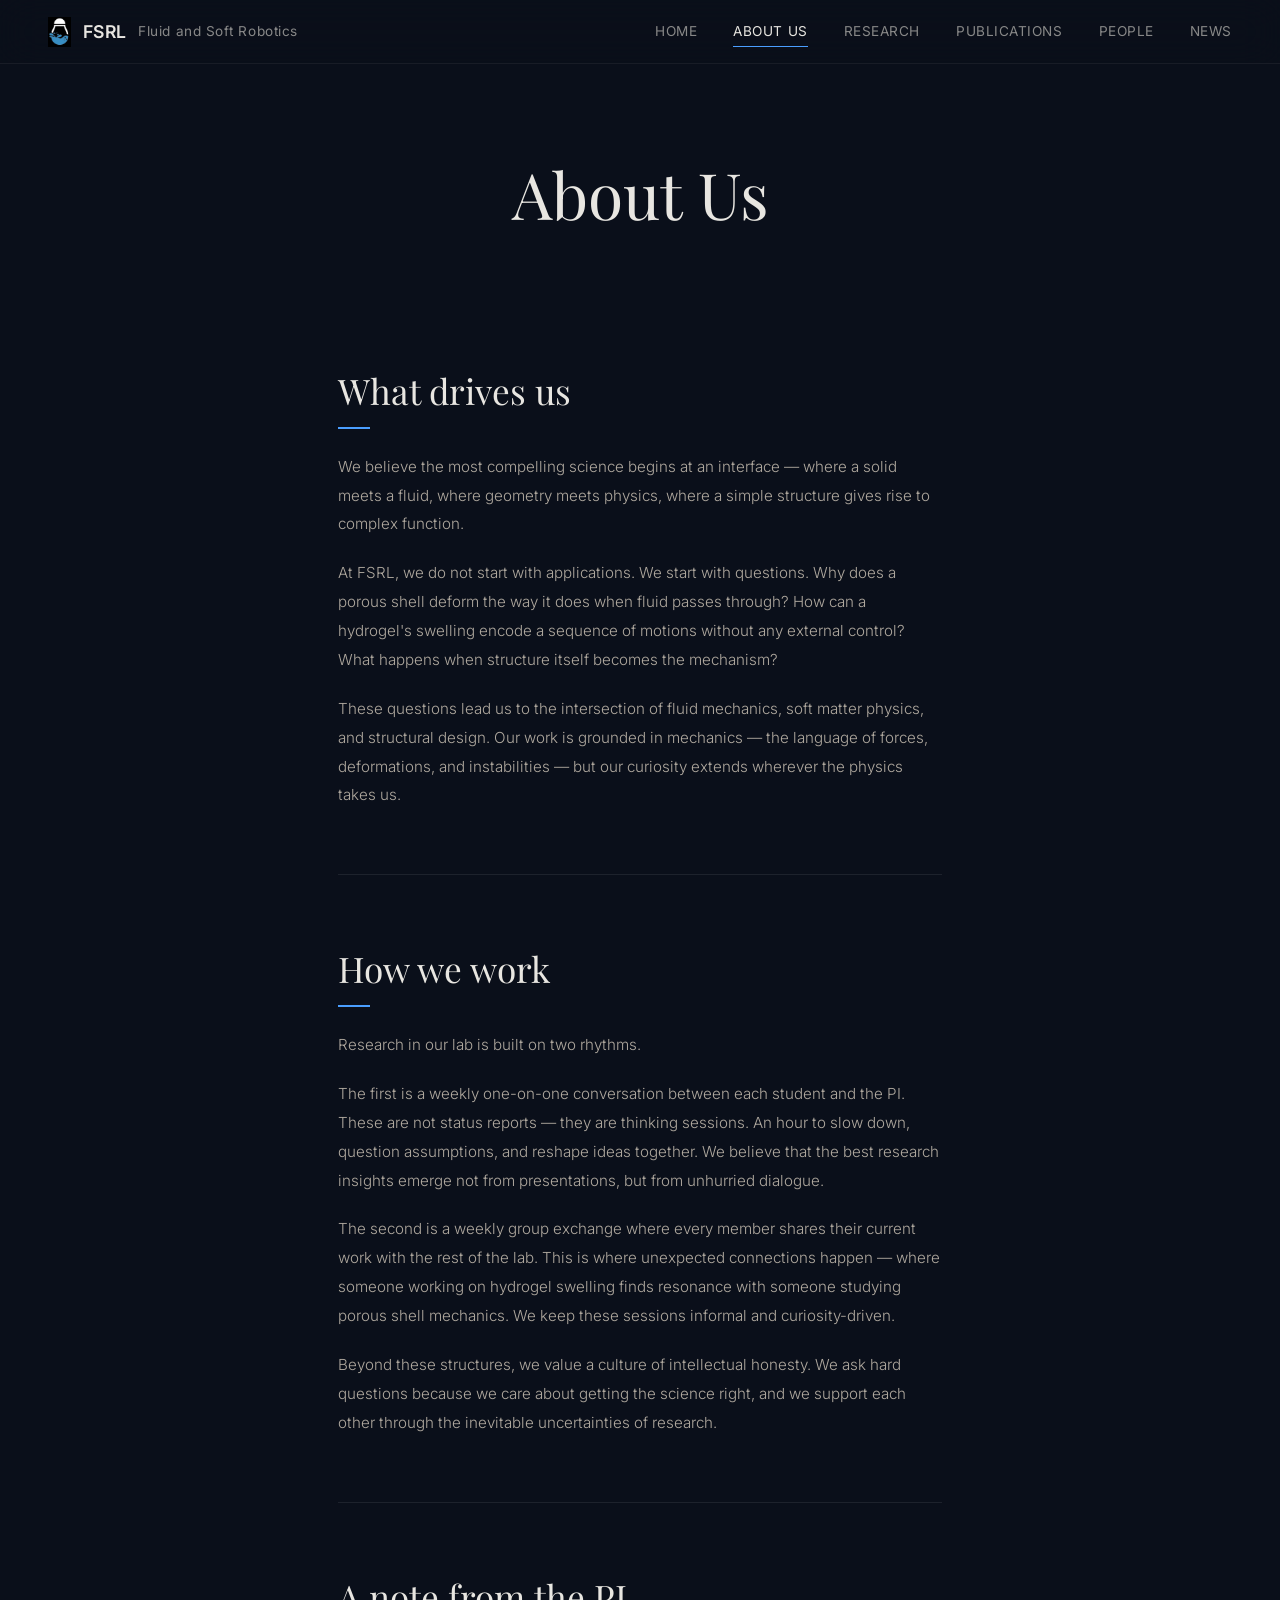
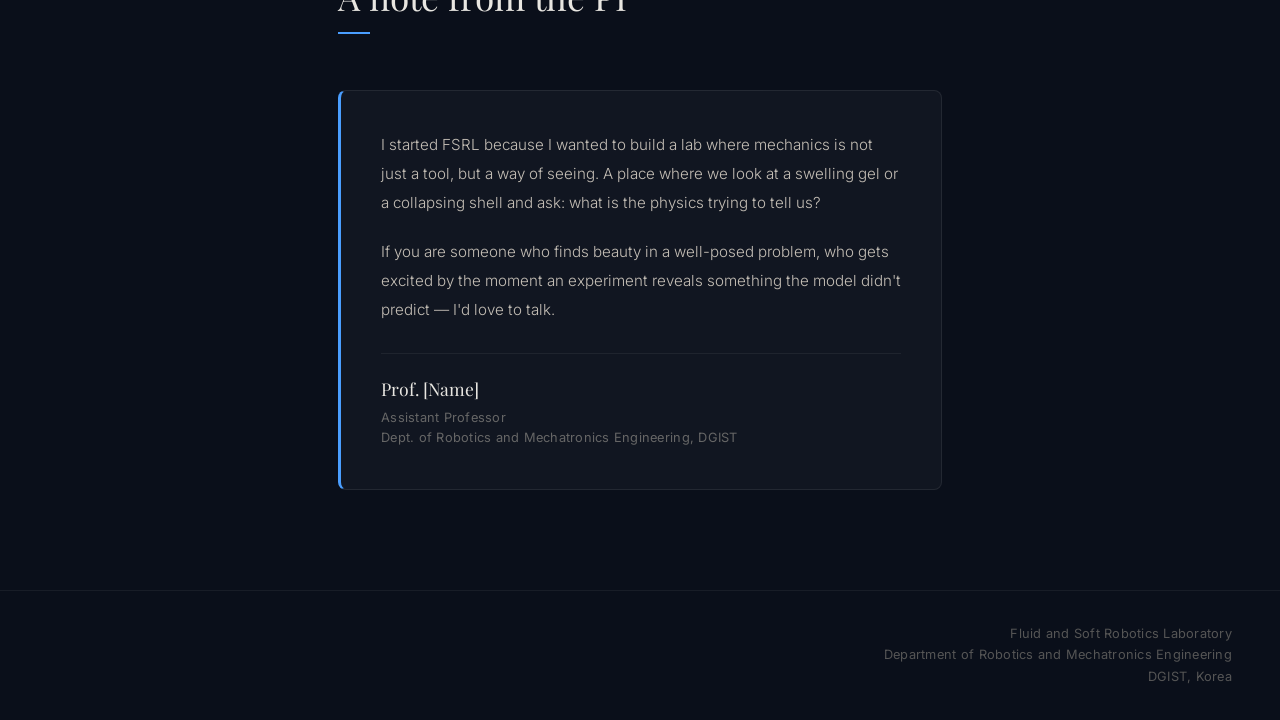
==== about.html @ e3b14454 "Redesign: dark theme, new about & people pages, shared CSS/JS, typography upgrade - Extract shared s" ====
<!DOCTYPE html>
<html lang="en">
<head>
  <meta charset="UTF-8">
  <meta name="viewport" content="width=device-width, initial-scale=1.0">
  <title>About - FSRL</title>
  <link rel="icon" type="image/png" href="logo.png">
  <link rel="preconnect" href="https://fonts.googleapis.com">
  <link rel="preconnect" href="https://fonts.gstatic.com" crossorigin>
  <link href="https://fonts.googleapis.com/css2?family=Playfair+Display:ital,wght@0,400;0,500;0,600;1,400;1,500&family=Inter:wght@300;400;500;600;700&display=swap" rel="stylesheet">
  <link rel="stylesheet" href="style.css">
  <style>
    .about-container {
      max-width: 700px;
      margin: 0 auto;
      padding: 0 3rem;
    }
    .about-section {
      padding: 64px 0;
      border-bottom: 1px solid rgba(255,255,255,0.08);
    }
    .about-section:last-of-type {
      border-bottom: none;
      padding-bottom: 100px;
    }
    .about-section h2 {
      font-family: 'Playfair Display', Georgia, serif;
      font-size: clamp(1.6rem, 3vw, 2.2rem);
      font-weight: 400;
      margin-bottom: 32px;
      position: relative;
      display: inline-block;
    }
    .about-section h2::after {
      content: '';
      position: absolute;
      bottom: -8px; left: 0;
      width: 32px; height: 2px;
      background: #4a9eff;
    }
    .about-section p {
      font-size: 0.95rem;
      color: #b0a99f;
      line-height: 1.9;
      font-weight: 300;
      margin-bottom: 20px;
    }
    .about-section p:last-child {
      margin-bottom: 0;
    }
    .pi-note {
      position: relative;
      background: rgba(255,255,255,0.03);
      border: 1px solid rgba(255,255,255,0.08);
      border-left: 3px solid #4a9eff;
      border-radius: 8px;
      padding: 40px;
      margin-top: 32px;
    }
    .pi-note p {
      color: #c5bfb6;
      font-size: 0.95rem;
      line-height: 1.9;
    }
    .pi-signature {
      margin-top: 28px;
      padding-top: 20px;
      border-top: 1px solid rgba(255,255,255,0.06);
    }
    .pi-signature .name {
      font-family: 'Playfair Display', Georgia, serif;
      font-size: 1.1rem;
      color: #e8e6e1;
      margin-bottom: 4px;
    }
    .pi-signature .title {
      font-size: 0.8rem;
      color: #666;
      line-height: 1.6;
      letter-spacing: 0.02em;
    }

    @media (max-width: 768px) {
      .about-container { padding: 0 1.5rem; }
      .about-section { padding: 48px 0; }
      .pi-note { padding: 28px 20px; }
    }
  </style>
</head>
<body>

  <!-- Navigation -->
  <nav id="navbar">
    <div class="nav-logo">
      <a href="index.html" style="display:flex;align-items:center;gap:12px;">
        <img src="logo.png" alt="FSRL Logo">
        <span>FSRL</span>
      </a>
      <span class="lab-name">Fluid and Soft Robotics</span>
    </div>
    <div class="nav-links">
      <a href="index.html">Home</a>
      <a href="about.html" class="active">About Us</a>
      <a href="index.html#research">Research</a>
      <a href="publications.html">Publications</a>
      <a href="people.html">People</a>
      <a href="index.html#news">News</a>
    </div>
  </nav>

  <div class="page-header"><h1>About Us</h1></div>

  <div class="about-container">

    <!-- Philosophy -->
    <section class="about-section fade-in">
      <h2>What drives us</h2>
      <p>We believe the most compelling science begins at an interface — where a solid meets a fluid, where geometry meets physics, where a simple structure gives rise to complex function.</p>
      <p>At FSRL, we do not start with applications. We start with questions. Why does a porous shell deform the way it does when fluid passes through? How can a hydrogel's swelling encode a sequence of motions without any external control? What happens when structure itself becomes the mechanism?</p>
      <p>These questions lead us to the intersection of fluid mechanics, soft matter physics, and structural design. Our work is grounded in mechanics — the language of forces, deformations, and instabilities — but our curiosity extends wherever the physics takes us.</p>
    </section>

    <!-- How We Work -->
    <section class="about-section fade-in">
      <h2>How we work</h2>
      <p>Research in our lab is built on two rhythms.</p>
      <p>The first is a weekly one-on-one conversation between each student and the PI. These are not status reports — they are thinking sessions. An hour to slow down, question assumptions, and reshape ideas together. We believe that the best research insights emerge not from presentations, but from unhurried dialogue.</p>
      <p>The second is a weekly group exchange where every member shares their current work with the rest of the lab. This is where unexpected connections happen — where someone working on hydrogel swelling finds resonance with someone studying porous shell mechanics. We keep these sessions informal and curiosity-driven.</p>
      <p>Beyond these structures, we value a culture of intellectual honesty. We ask hard questions because we care about getting the science right, and we support each other through the inevitable uncertainties of research.</p>
    </section>

    <!-- A note from the PI -->
    <section class="about-section fade-in">
      <h2>A note from the PI</h2>
      <div class="pi-note">
        <p>I started FSRL because I wanted to build a lab where mechanics is not just a tool, but a way of seeing. A place where we look at a swelling gel or a collapsing shell and ask: what is the physics trying to tell us?</p>
        <p>If you are someone who finds beauty in a well-posed problem, who gets excited by the moment an experiment reveals something the model didn't predict — I'd love to talk.</p>
        <div class="pi-signature">
          <div class="name">Prof. [Name]</div>
          <div class="title">Assistant Professor<br>Dept. of Robotics and Mechatronics Engineering, DGIST</div>
        </div>
      </div>
    </section>

  </div>

  <!-- Footer -->
  <footer>
    <div class="footer-text">
      Fluid and Soft Robotics Laboratory<br>
      Department of Robotics and Mechatronics Engineering<br>
      DGIST, Korea
    </div>
  </footer>

  <script src="main.js"></script>
</body>
</html>
---- style.css ----
/* ── Reset & Base ── */
*, *::before, *::after { margin: 0; padding: 0; box-sizing: border-box; }
html { scroll-behavior: smooth; }
body {
  font-family: 'Inter', -apple-system, BlinkMacSystemFont, sans-serif;
  background: #0a0f1a;
  color: #e8e6e1;
  line-height: 1.7;
  -webkit-font-smoothing: antialiased;
}
a { color: inherit; text-decoration: none; }
img { max-width: 100%; display: block; }

/* ── Navigation ── */
nav {
  position: fixed; top: 0; left: 0; right: 0;
  z-index: 100;
  display: flex;
  align-items: center;
  justify-content: space-between;
  padding: 0 48px;
  height: 64px;
  background: rgba(10, 15, 26, 0.8);
  backdrop-filter: blur(20px);
  -webkit-backdrop-filter: blur(20px);
  border-bottom: 1px solid rgba(255,255,255,0.06);
  transition: transform 0.4s ease;
}
nav.nav-hidden {
  transform: translateY(-100%);
}
.nav-logo {
  display: flex; align-items: center; gap: 12px;
  font-weight: 600; font-size: 1.1rem;
  letter-spacing: 0.02em;
}
.nav-logo img { height: 30px; }
.nav-logo .lab-name {
  color: #888;
  font-weight: 400;
  font-size: 0.85rem;
  letter-spacing: 0.04em;
}
.nav-links { display: flex; gap: 36px; }
.nav-links a {
  font-size: 0.85rem;
  font-weight: 400;
  color: #888;
  letter-spacing: 0.04em;
  text-transform: uppercase;
  transition: color 0.3s;
  position: relative;
}
.nav-links a:hover,
.nav-links a.active {
  color: #e8e6e1;
}
.nav-links a.active::after {
  content: '';
  position: absolute;
  bottom: -4px; left: 0; right: 0;
  height: 1px;
  background: #4a9eff;
}

/* ── Container ── */
.container {
  max-width: 1100px;
  margin: 0 auto;
  padding: 0 3rem;
}

/* ── Section Headers ── */
.section-header {
  font-family: 'Playfair Display', Georgia, serif;
  font-size: clamp(1.8rem, 3vw, 2.5rem);
  font-weight: 400;
  margin-bottom: 48px;
  position: relative;
  display: inline-block;
}
.section-header::after {
  content: '';
  position: absolute;
  bottom: -8px;
  left: 0;
  width: 40px;
  height: 2px;
  background: #4a9eff;
}
.section-header a {
  color: inherit;
  transition: color 0.3s;
}
.section-header a:hover {
  color: #4a9eff;
}

/* ── Page Header (subpages) ── */
.page-header {
  padding-top: 140px;
  padding-bottom: 48px;
  text-align: center;
}
.page-header h1 {
  font-family: 'Playfair Display', Georgia, serif;
  font-size: clamp(2.5rem, 5vw, 4rem);
  font-weight: 400;
}

/* ── Footer ── */
footer {
  border-top: 1px solid rgba(255,255,255,0.06);
  padding: 32px 48px;
  display: flex;
  align-items: center;
  justify-content: flex-end;
  gap: 16px;
}
footer .footer-text {
  text-align: right;
  line-height: 1.7;
  font-size: 0.8rem;
  color: #555;
  letter-spacing: 0.02em;
}

/* ── Scroll Animations ── */
.fade-in {
  opacity: 0;
  transform: translateY(30px);
  transition: opacity 0.7s cubic-bezier(0.23, 1, 0.32, 1),
              transform 0.7s cubic-bezier(0.23, 1, 0.32, 1);
}
.fade-in.visible {
  opacity: 1;
  transform: translateY(0);
}
.fade-in-left {
  opacity: 0;
  transform: translateX(-30px);
  transition: opacity 0.7s cubic-bezier(0.23, 1, 0.32, 1),
              transform 0.7s cubic-bezier(0.23, 1, 0.32, 1);
}
.fade-in-left.visible {
  opacity: 1;
  transform: translateX(0);
}
.fade-in-right {
  opacity: 0;
  transform: translateX(30px);
  transition: opacity 0.7s cubic-bezier(0.23, 1, 0.32, 1),
              transform 0.7s cubic-bezier(0.23, 1, 0.32, 1);
}
.fade-in-right.visible {
  opacity: 1;
  transform: translateX(0);
}

/* ── Stagger children ── */
.stagger > *:nth-child(1) { transition-delay: 0s; }
.stagger > *:nth-child(2) { transition-delay: 0.1s; }
.stagger > *:nth-child(3) { transition-delay: 0.2s; }
.stagger > *:nth-child(4) { transition-delay: 0.3s; }
.stagger > *:nth-child(5) { transition-delay: 0.4s; }

/* ── Responsive (shared) ── */
@media (max-width: 768px) {
  nav { padding: 0 24px; }
  .nav-links { gap: 20px; }
  .nav-links a { font-size: 0.75rem; }
  .nav-logo .lab-name { display: none; }
  .container { padding: 0 1.5rem; }
  .page-header { padding-top: 100px; }
  footer { padding: 24px; }
}
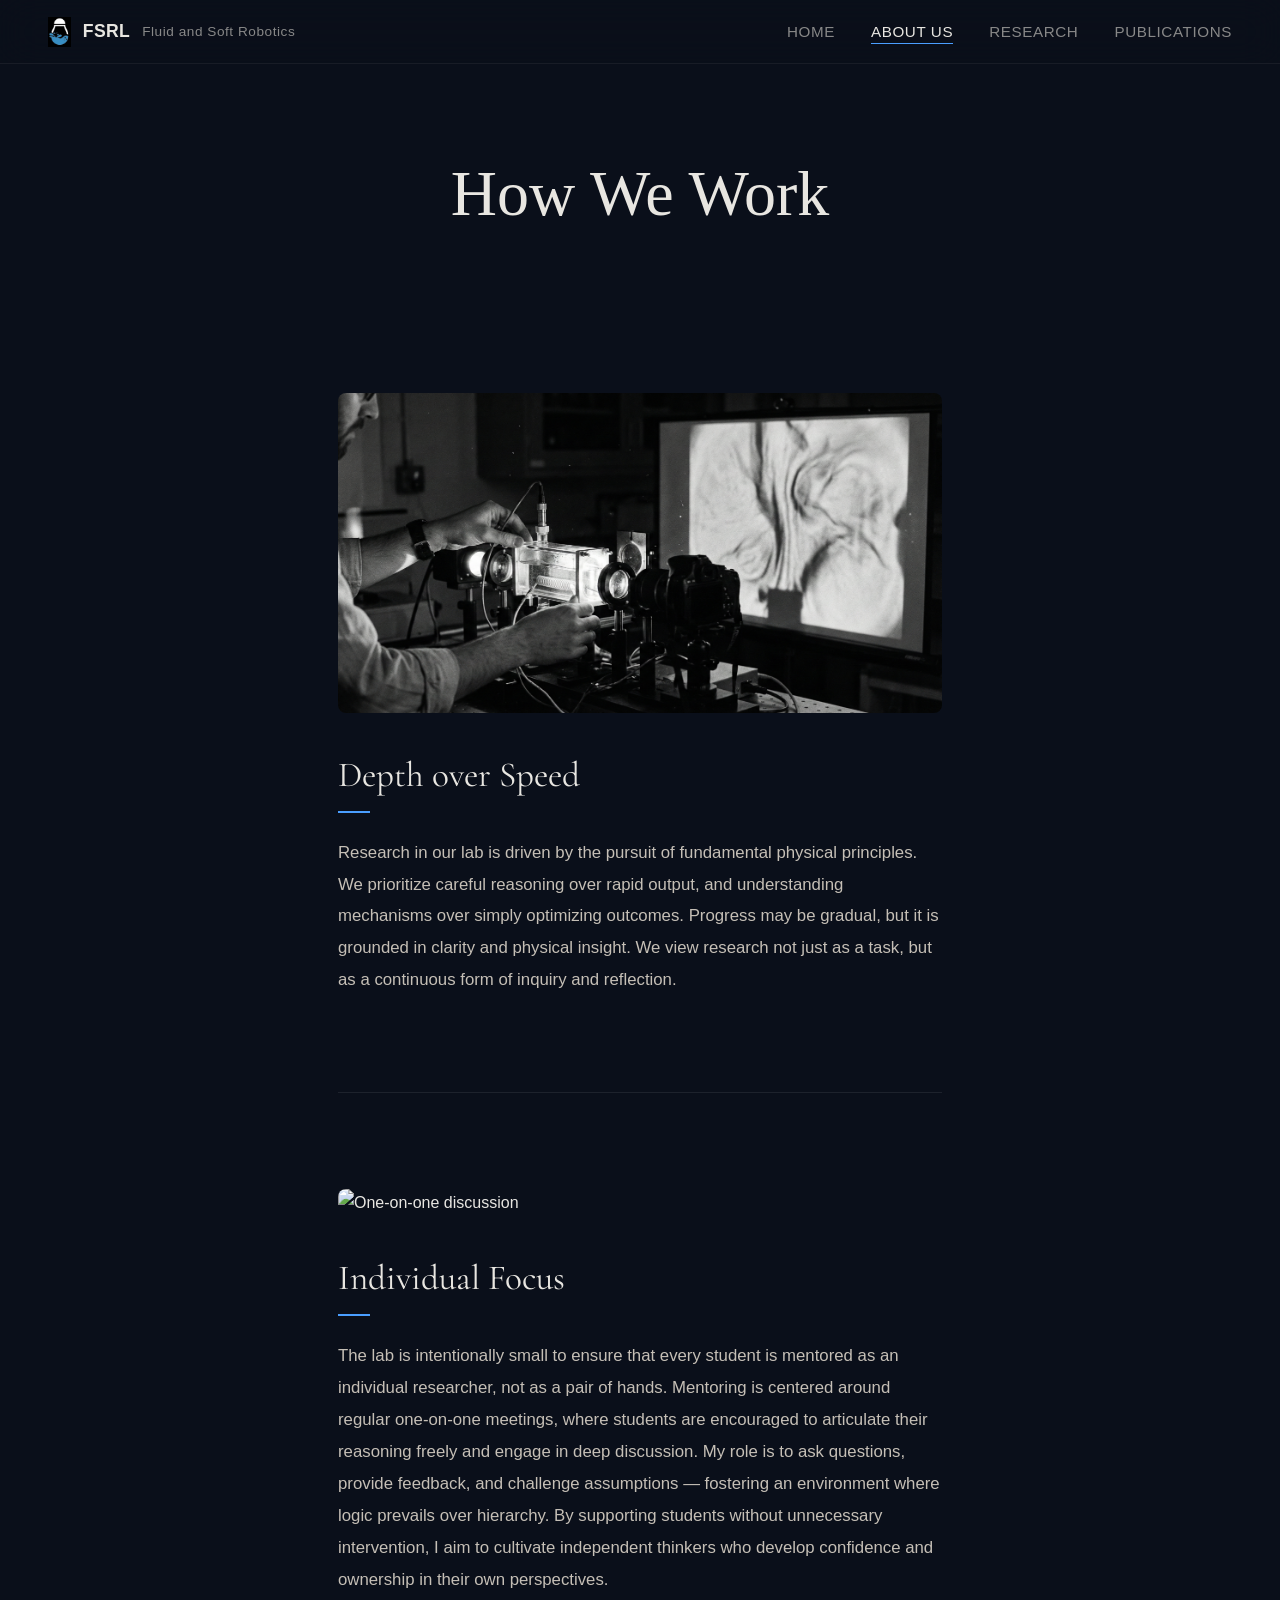
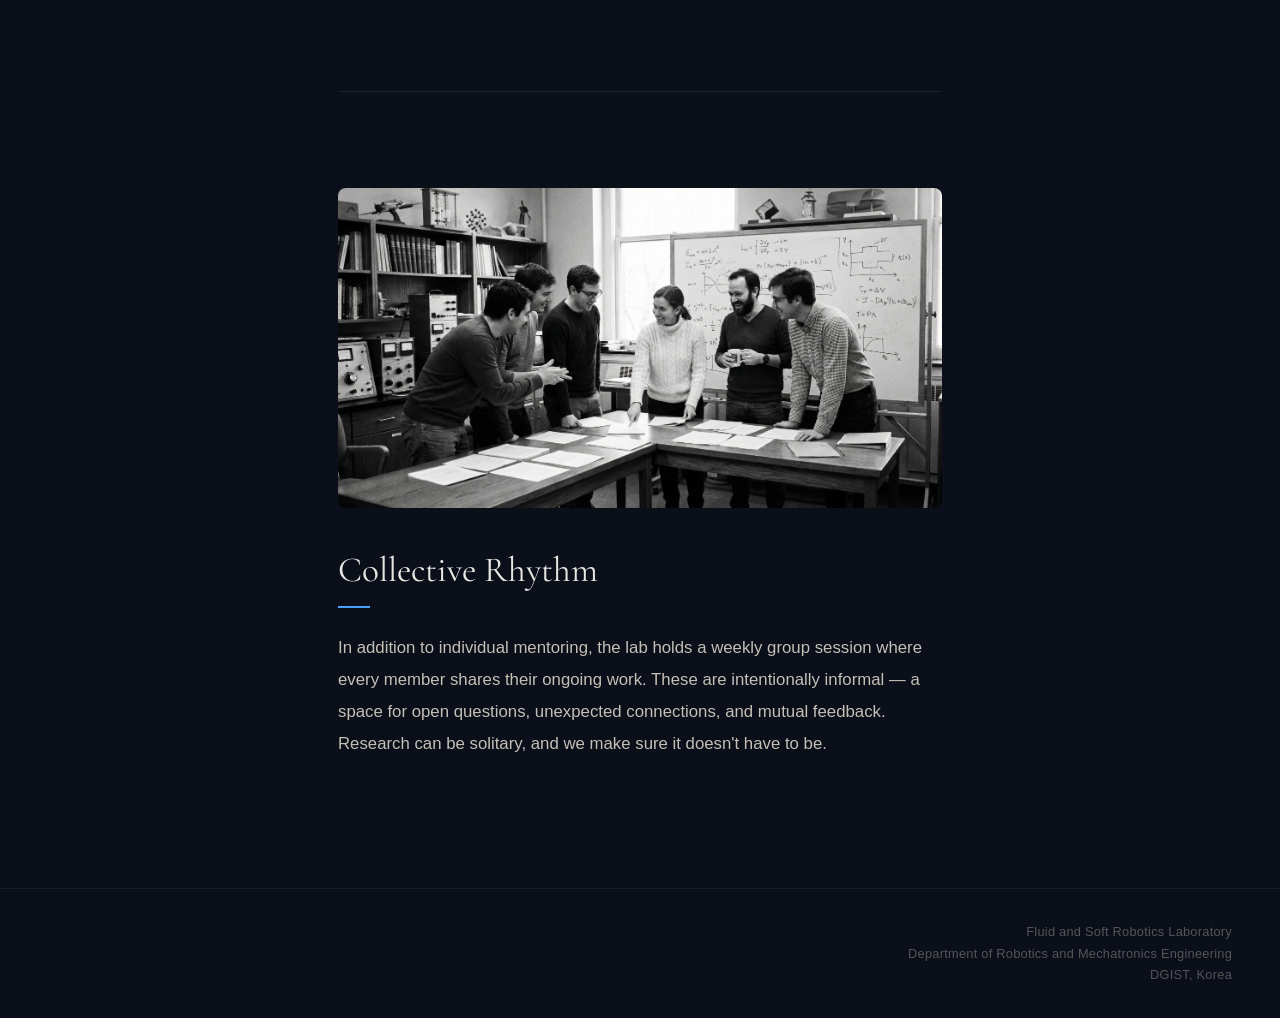
==== commit 8ddb22f8: "Add research page, timeline updates, font/color improvements, nav cleanup - New research.html with C" ====
--- a/about.html
+++ b/about.html
@@ -3,11 +3,11 @@
 <head>
   <meta charset="UTF-8">
   <meta name="viewport" content="width=device-width, initial-scale=1.0">
-  <title>About - FSRL</title>
+  <title>How We Work - FSRL</title>
   <link rel="icon" type="image/png" href="logo.png">
   <link rel="preconnect" href="https://fonts.googleapis.com">
   <link rel="preconnect" href="https://fonts.gstatic.com" crossorigin>
-  <link href="https://fonts.googleapis.com/css2?family=Playfair+Display:ital,wght@0,400;0,500;0,600;1,400;1,500&family=Inter:wght@300;400;500;600;700&display=swap" rel="stylesheet">
+  <link href="https://fonts.googleapis.com/css2?family=Cormorant+Garamond:ital,wght@0,300;0,400;0,500;0,600;1,300;1,400;1,500&family=IBM+Plex+Sans:ital,wght@0,300;0,400;0,500;0,600;0,700;1,300;1,400&display=swap" rel="stylesheet">
   <link rel="stylesheet" href="style.css">
   <style>
     .about-container {
@@ -16,15 +16,15 @@
       padding: 0 3rem;
     }
     .about-section {
-      padding: 64px 0;
+      padding: 6rem 0;
       border-bottom: 1px solid rgba(255,255,255,0.08);
     }
     .about-section:last-of-type {
       border-bottom: none;
-      padding-bottom: 100px;
+      padding-bottom: 8rem;
     }
     .about-section h2 {
-      font-family: 'Playfair Display', Georgia, serif;
+      font-family: 'Cormorant Garamond', Georgia, serif;
       font-size: clamp(1.6rem, 3vw, 2.2rem);
       font-weight: 400;
       margin-bottom: 32px;
@@ -39,17 +39,14 @@
       background: #4a9eff;
     }
     .about-section p {
-      font-size: 0.95rem;
-      color: #b0a99f;
+      font-size: 1.05rem;
+      color: #c5bfb6;
       line-height: 1.9;
-      font-weight: 300;
+      font-weight: 400;
       margin-bottom: 20px;
     }
-    .about-section p:last-child {
-      margin-bottom: 0;
-    }
+    .about-section p:last-child { margin-bottom: 0; }
     .pi-note {
-      position: relative;
       background: rgba(255,255,255,0.03);
       border: 1px solid rgba(255,255,255,0.08);
       border-left: 3px solid #4a9eff;
@@ -57,94 +54,87 @@
       padding: 40px;
       margin-top: 32px;
     }
-    .pi-note p {
-      color: #c5bfb6;
-      font-size: 0.95rem;
-      line-height: 1.9;
-    }
+    .pi-note p { color: #c5bfb6; }
     .pi-signature {
       margin-top: 28px;
       padding-top: 20px;
       border-top: 1px solid rgba(255,255,255,0.06);
     }
     .pi-signature .name {
-      font-family: 'Playfair Display', Georgia, serif;
+      font-family: 'Cormorant Garamond', Georgia, serif;
       font-size: 1.1rem;
       color: #e8e6e1;
       margin-bottom: 4px;
     }
     .pi-signature .title {
-      font-size: 0.8rem;
-      color: #666;
+      font-size: 0.88rem;
+      color: #888;
       line-height: 1.6;
       letter-spacing: 0.02em;
     }
-
+    .about-section .section-img {
+      width: 100%;
+      border-radius: 8px;
+      margin-bottom: 32px;
+      object-fit: cover;
+      max-height: 320px;
+      filter: grayscale(20%);
+    }
     @media (max-width: 768px) {
       .about-container { padding: 0 1.5rem; }
-      .about-section { padding: 48px 0; }
+      .about-section { padding: 4rem 0; }
       .pi-note { padding: 28px 20px; }
+      .about-section .section-img { max-height: 200px; }
     }
   </style>
 </head>
 <body>
 
-  <!-- Navigation -->
   <nav id="navbar">
     <div class="nav-logo">
       <a href="index.html" style="display:flex;align-items:center;gap:12px;">
-        <img src="logo.png" alt="FSRL Logo">
-        <span>FSRL</span>
+        <img src="logo.png" alt="FSRL Logo"><span>FSRL</span>
       </a>
       <span class="lab-name">Fluid and Soft Robotics</span>
     </div>
     <div class="nav-links">
       <a href="index.html">Home</a>
-      <a href="about.html" class="active">About Us</a>
+      <div class="nav-dropdown">
+        <button class="nav-dropdown-toggle active">About Us</button>
+        <div class="nav-dropdown-menu">
+          <a href="about.html">How We Work</a>
+          <a href="people.html">People</a>
+        </div>
+      </div>
       <a href="index.html#research">Research</a>
       <a href="publications.html">Publications</a>
-      <a href="people.html">People</a>
-      <a href="index.html#news">News</a>
     </div>
   </nav>
 
-  <div class="page-header"><h1>About Us</h1></div>
+  <div class="page-header"><h1>How We Work</h1></div>
 
   <div class="about-container">
 
-    <!-- Philosophy -->
     <section class="about-section fade-in">
-      <h2>What drives us</h2>
-      <p>We believe the most compelling science begins at an interface — where a solid meets a fluid, where geometry meets physics, where a simple structure gives rise to complex function.</p>
-      <p>At FSRL, we do not start with applications. We start with questions. Why does a porous shell deform the way it does when fluid passes through? How can a hydrogel's swelling encode a sequence of motions without any external control? What happens when structure itself becomes the mechanism?</p>
-      <p>These questions lead us to the intersection of fluid mechanics, soft matter physics, and structural design. Our work is grounded in mechanics — the language of forces, deformations, and instabilities — but our curiosity extends wherever the physics takes us.</p>
+      <img class="section-img" src="how we work/Gemini_Generated_Image_3i0j1t3i0j1t3i0j.jpeg" alt="Research in the lab">
+      <h2>Depth over Speed</h2>
+      <p>Research in our lab is driven by the pursuit of fundamental physical principles. We prioritize careful reasoning over rapid output, and understanding mechanisms over simply optimizing outcomes. Progress may be gradual, but it is grounded in clarity and physical insight. We view research not just as a task, but as a continuous form of inquiry and reflection.</p>
     </section>
 
-    <!-- How We Work -->
     <section class="about-section fade-in">
-      <h2>How we work</h2>
-      <p>Research in our lab is built on two rhythms.</p>
-      <p>The first is a weekly one-on-one conversation between each student and the PI. These are not status reports — they are thinking sessions. An hour to slow down, question assumptions, and reshape ideas together. We believe that the best research insights emerge not from presentations, but from unhurried dialogue.</p>
-      <p>The second is a weekly group exchange where every member shares their current work with the rest of the lab. This is where unexpected connections happen — where someone working on hydrogel swelling finds resonance with someone studying porous shell mechanics. We keep these sessions informal and curiosity-driven.</p>
-      <p>Beyond these structures, we value a culture of intellectual honesty. We ask hard questions because we care about getting the science right, and we support each other through the inevitable uncertainties of research.</p>
+      <img class="section-img" src="how we work/Gemini_Generated_Image_t8a2cnt8a2cnt8a2.jpeg" alt="One-on-one discussion">
+      <h2>Individual Focus</h2>
+      <p>The lab is intentionally small to ensure that every student is mentored as an individual researcher, not as a pair of hands. Mentoring is centered around regular one-on-one meetings, where students are encouraged to articulate their reasoning freely and engage in deep discussion. My role is to ask questions, provide feedback, and challenge assumptions — fostering an environment where logic prevails over hierarchy. By supporting students without unnecessary intervention, I aim to cultivate independent thinkers who develop confidence and ownership in their own perspectives.</p>
     </section>
 
-    <!-- A note from the PI -->
     <section class="about-section fade-in">
-      <h2>A note from the PI</h2>
-      <div class="pi-note">
-        <p>I started FSRL because I wanted to build a lab where mechanics is not just a tool, but a way of seeing. A place where we look at a swelling gel or a collapsing shell and ask: what is the physics trying to tell us?</p>
-        <p>If you are someone who finds beauty in a well-posed problem, who gets excited by the moment an experiment reveals something the model didn't predict — I'd love to talk.</p>
-        <div class="pi-signature">
-          <div class="name">Prof. [Name]</div>
-          <div class="title">Assistant Professor<br>Dept. of Robotics and Mechatronics Engineering, DGIST</div>
-        </div>
-      </div>
+      <img class="section-img" src="how we work/Gemini_Generated_Image_ofbum1ofbum1ofbu.jpeg" alt="Group session">
+      <h2>Collective Rhythm</h2>
+      <p>In addition to individual mentoring, the lab holds a weekly group session where every member shares their ongoing work. These are intentionally informal — a space for open questions, unexpected connections, and mutual feedback. Research can be solitary, and we make sure it doesn't have to be.</p>
     </section>
 
   </div>
 
-  <!-- Footer -->
   <footer>
     <div class="footer-text">
       Fluid and Soft Robotics Laboratory<br>
--- a/style.css
+++ b/style.css
@@ -41,26 +41,75 @@
   font-size: 0.85rem;
   letter-spacing: 0.04em;
 }
-.nav-links { display: flex; gap: 36px; }
-.nav-links a {
-  font-size: 0.85rem;
+.nav-links { display: flex; gap: 36px; align-items: center; }
+.nav-links > a,
+.nav-dropdown > .nav-dropdown-toggle {
+  font-size: 0.95rem;
   font-weight: 400;
   color: #888;
   letter-spacing: 0.04em;
   text-transform: uppercase;
   transition: color 0.3s;
   position: relative;
-}
-.nav-links a:hover,
-.nav-links a.active {
+  background: none; border: none; cursor: pointer;
+  font-family: inherit;
+  padding: 0;
+}
+.nav-links > a:hover,
+.nav-links > a.active,
+.nav-dropdown:hover > .nav-dropdown-toggle,
+.nav-dropdown-toggle.active {
   color: #e8e6e1;
 }
-.nav-links a.active::after {
+.nav-links > a.active::after,
+.nav-dropdown-toggle.active::after {
   content: '';
   position: absolute;
   bottom: -4px; left: 0; right: 0;
   height: 1px;
   background: #4a9eff;
+}
+
+/* ── Nav Dropdown ── */
+.nav-dropdown {
+  position: relative;
+}
+.nav-dropdown-toggle {
+  display: flex; align-items: center;
+}
+.nav-dropdown-menu {
+  position: absolute;
+  top: calc(100% + 12px);
+  left: 50%;
+  transform: translateX(-50%);
+  background: rgba(10, 15, 26, 0.95);
+  backdrop-filter: blur(20px);
+  -webkit-backdrop-filter: blur(20px);
+  border: 1px solid rgba(255,255,255,0.08);
+  border-radius: 8px;
+  padding: 8px 0;
+  min-width: 190px;
+  opacity: 0;
+  visibility: hidden;
+  transition: opacity 0.3s, visibility 0.3s;
+}
+.nav-dropdown:hover .nav-dropdown-menu {
+  opacity: 1;
+  visibility: visible;
+}
+.nav-dropdown-menu a {
+  display: block;
+  padding: 10px 24px;
+  font-size: 0.9rem;
+  white-space: nowrap;
+  color: #888;
+  letter-spacing: 0.04em;
+  transition: color 0.3s, background 0.3s;
+  text-transform: uppercase;
+}
+.nav-dropdown-menu a:hover {
+  color: #e8e6e1;
+  background: rgba(255,255,255,0.04);
 }
 
 /* ── Container ── */
@@ -159,10 +208,13 @@
 
 /* ── Stagger children ── */
 .stagger > *:nth-child(1) { transition-delay: 0s; }
-.stagger > *:nth-child(2) { transition-delay: 0.1s; }
-.stagger > *:nth-child(3) { transition-delay: 0.2s; }
-.stagger > *:nth-child(4) { transition-delay: 0.3s; }
-.stagger > *:nth-child(5) { transition-delay: 0.4s; }
+.stagger > *:nth-child(2) { transition-delay: 0.08s; }
+.stagger > *:nth-child(3) { transition-delay: 0.16s; }
+.stagger > *:nth-child(4) { transition-delay: 0.24s; }
+.stagger > *:nth-child(5) { transition-delay: 0.32s; }
+.stagger > *:nth-child(6) { transition-delay: 0.4s; }
+.stagger > *:nth-child(7) { transition-delay: 0.48s; }
+.stagger > *:nth-child(8) { transition-delay: 0.56s; }
 
 /* ── Responsive (shared) ── */
 @media (max-width: 768px) {
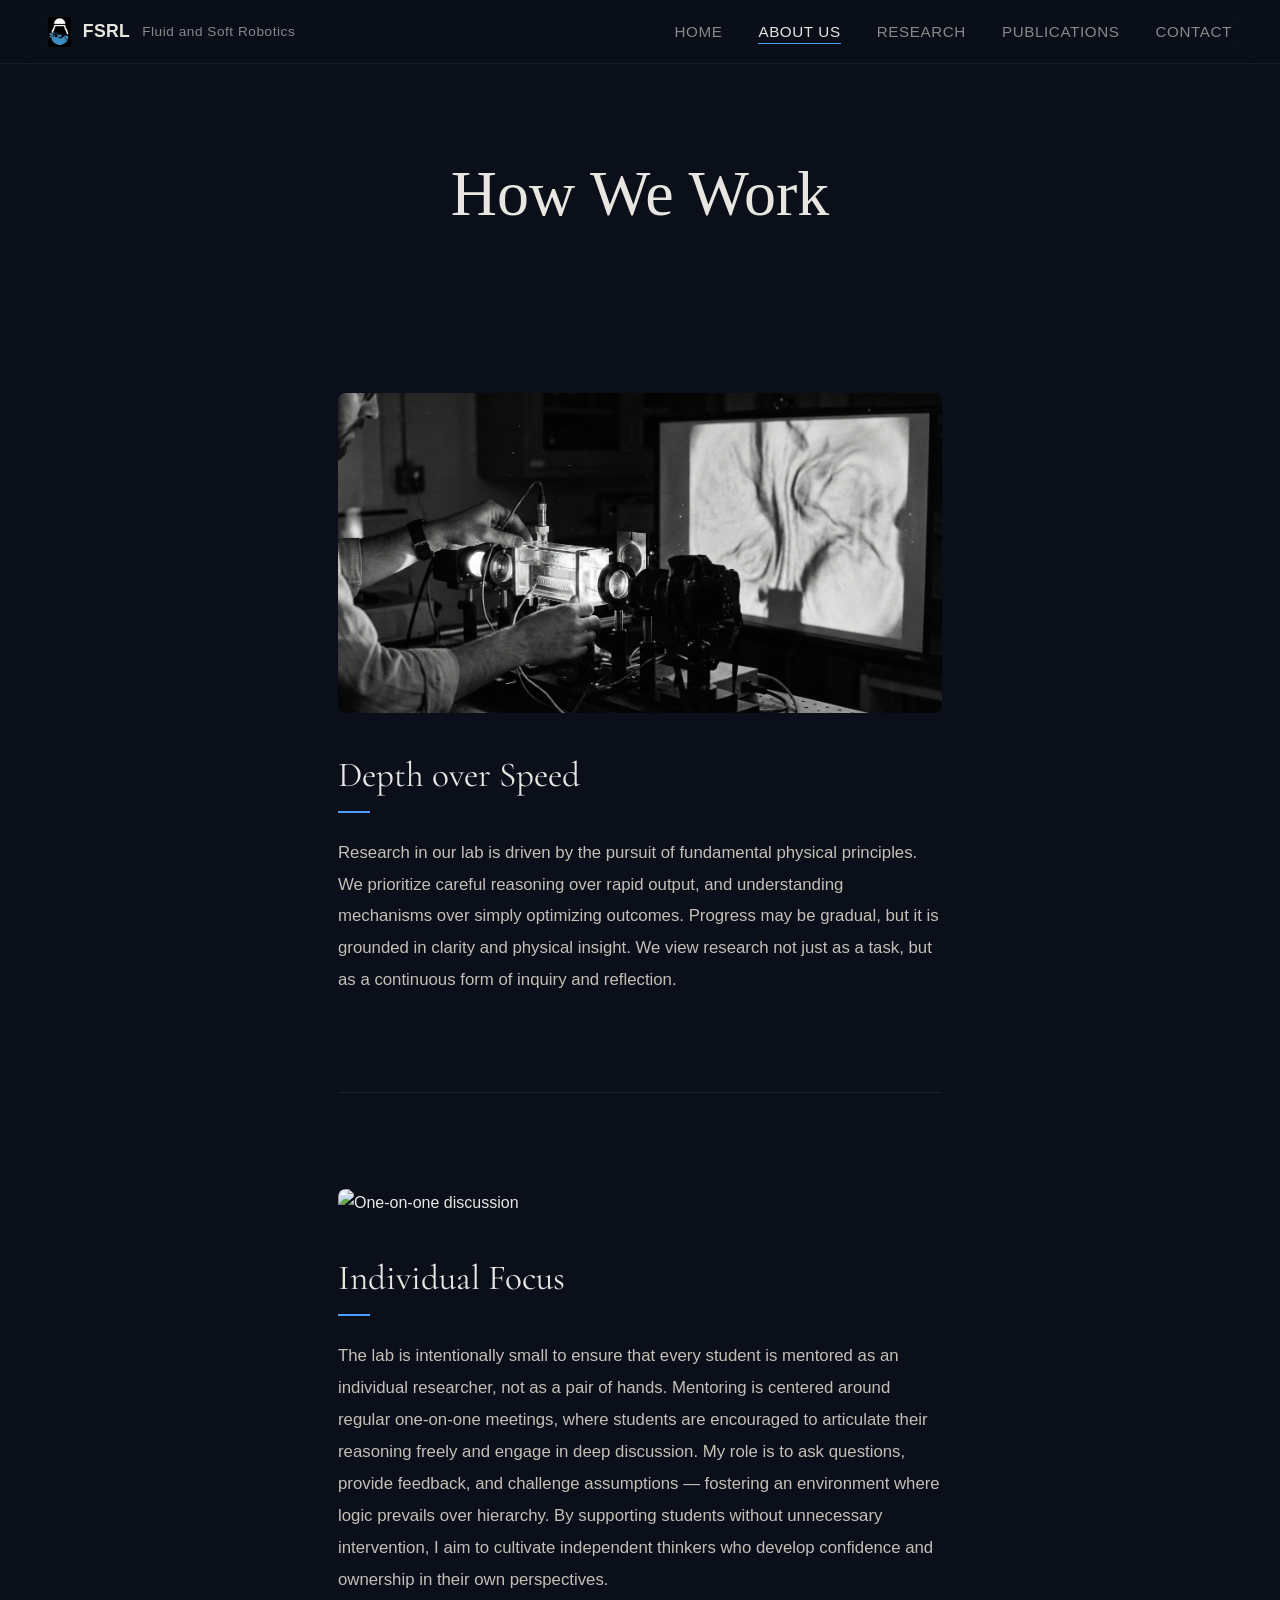
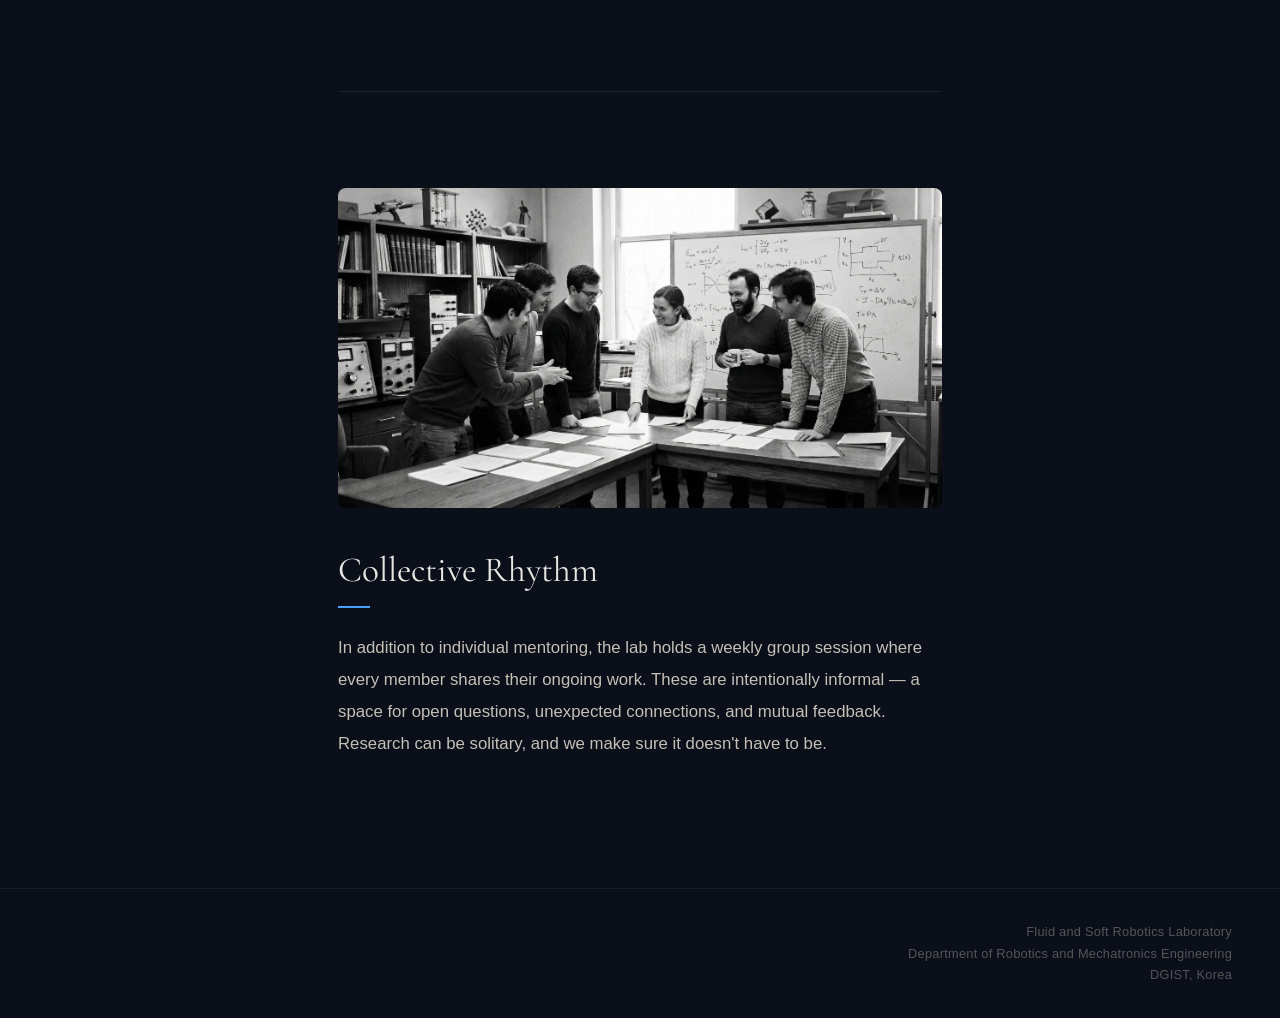
==== commit 21b97d78: "Add Contact page and link from navigation New contact.html lists PI contact details, lab address wit" ====
--- a/about.html
+++ b/about.html
@@ -108,6 +108,7 @@
       </div>
       <a href="index.html#research">Research</a>
       <a href="publications.html">Publications</a>
+      <a href="contact.html">Contact</a>
     </div>
   </nav>
 
